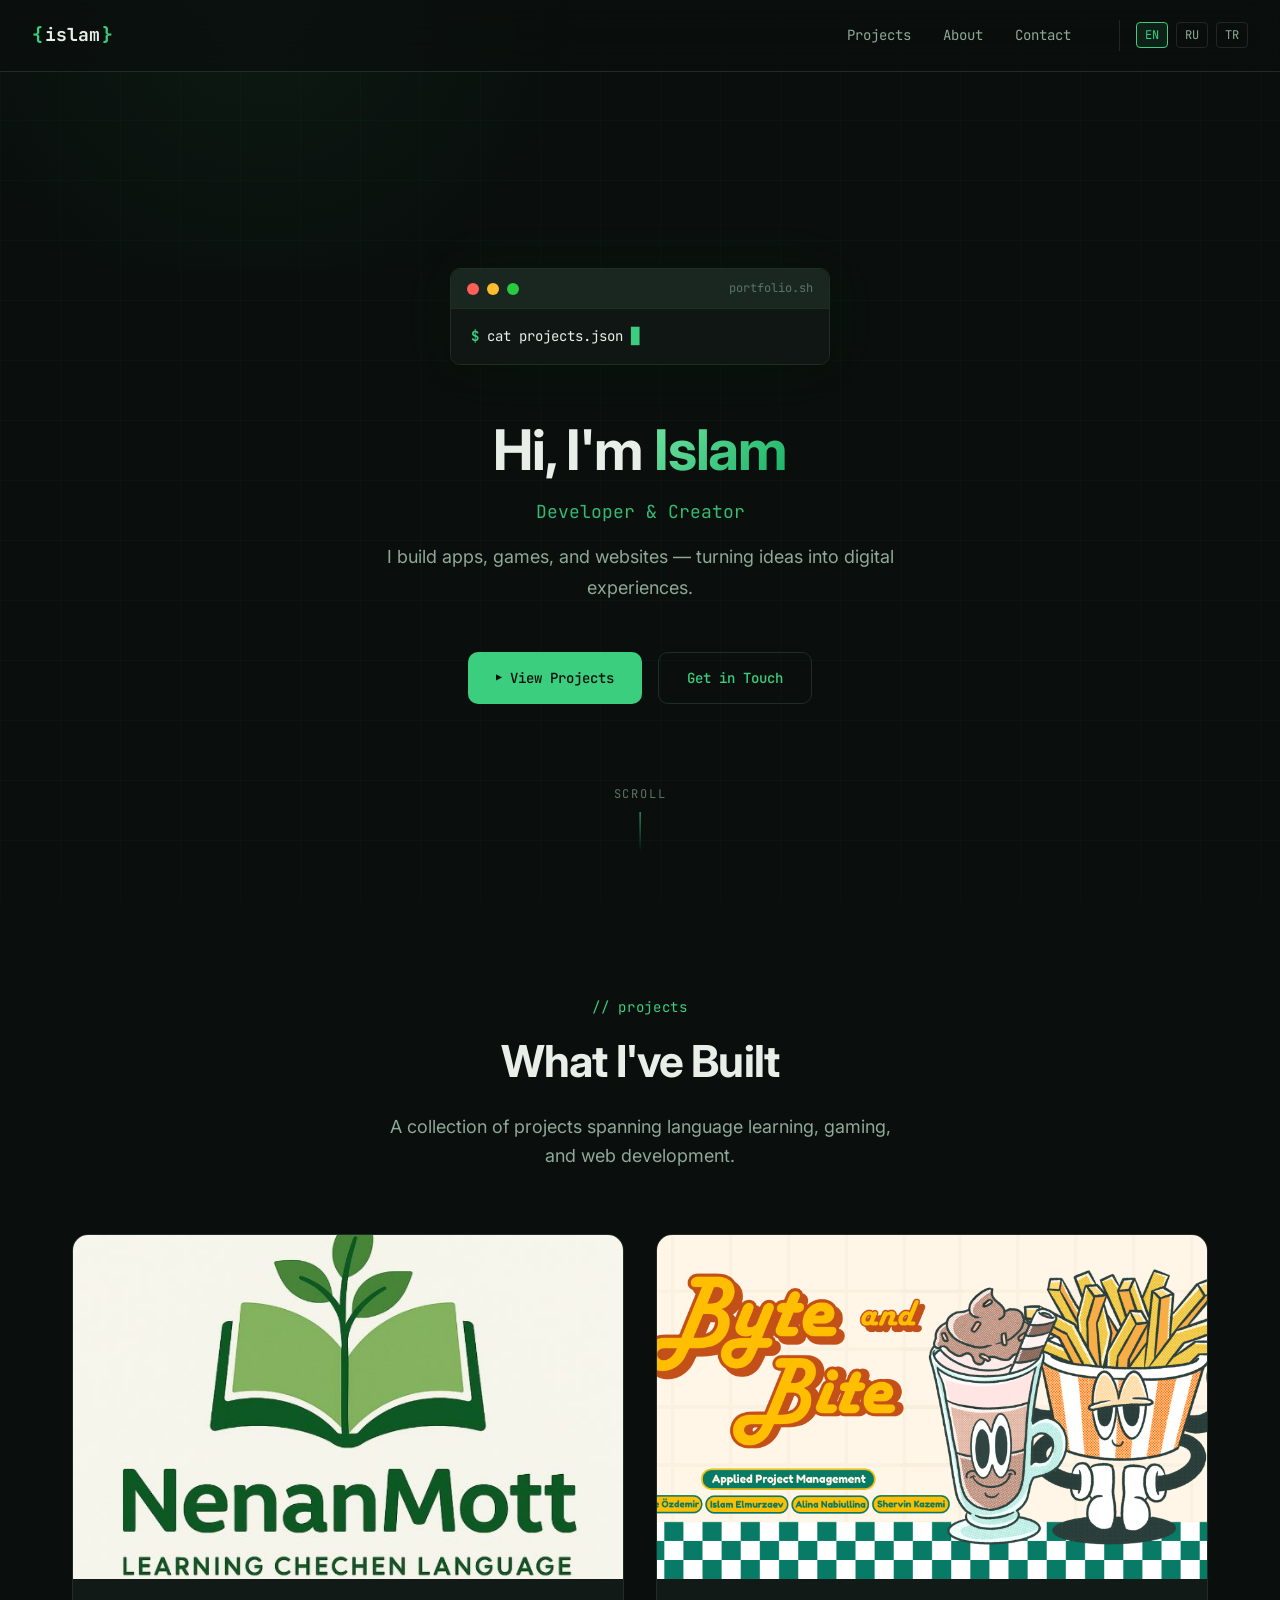
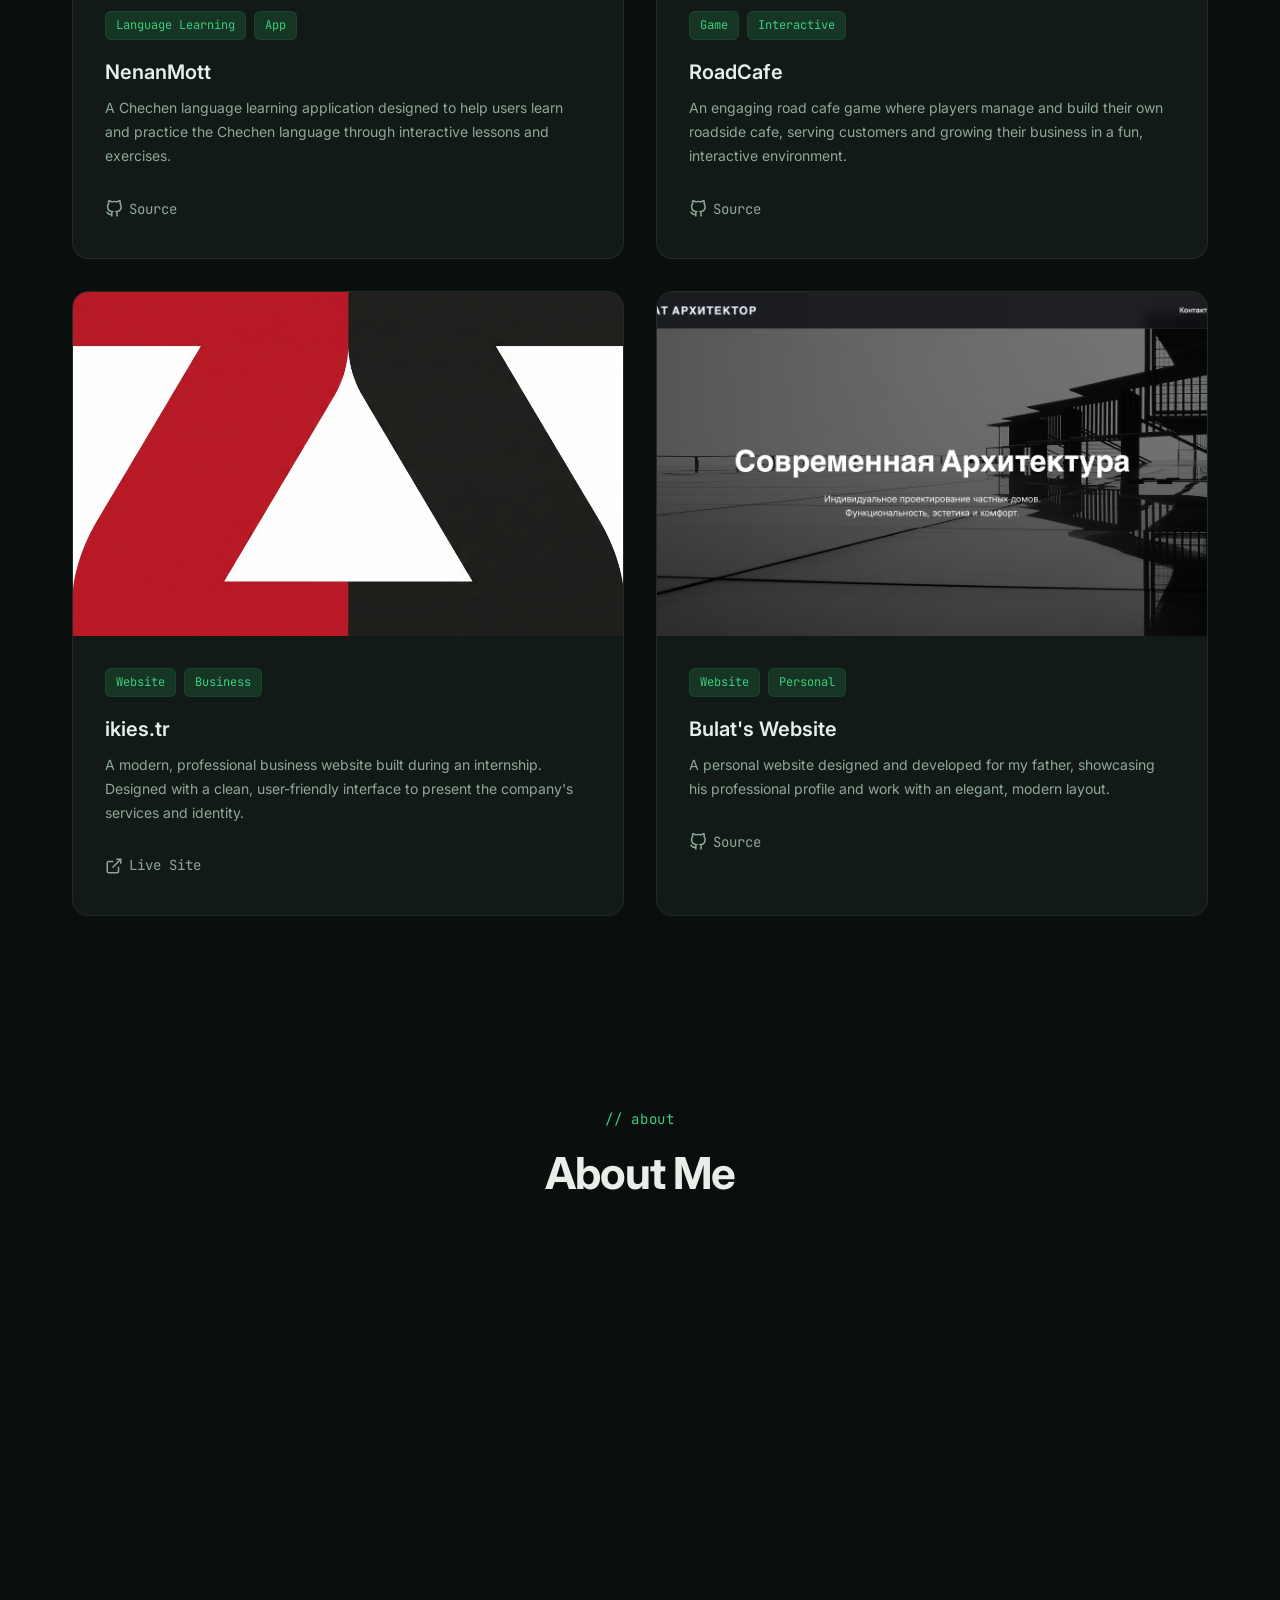
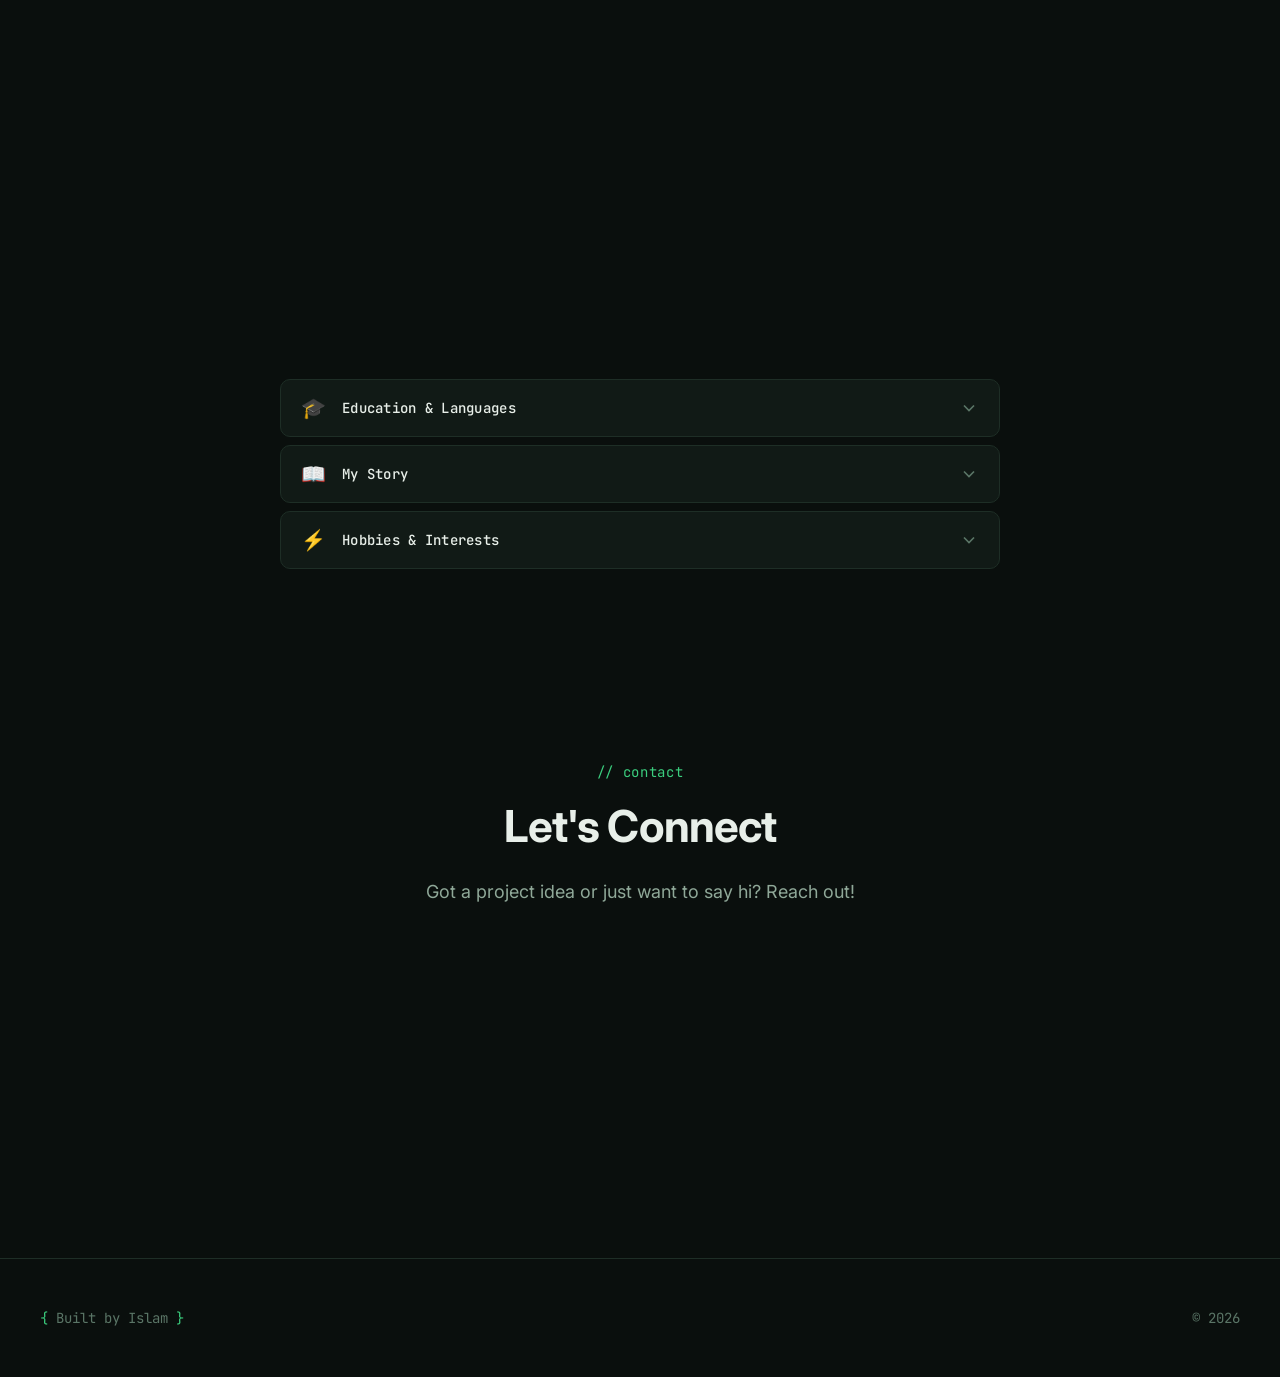
==== index.html @ 52e12d1d "Initial commit: Portfolio with multi-language support" ====
<!DOCTYPE html>
<html lang="en">

<head>
  <meta charset="UTF-8" />
  <meta name="viewport" content="width=device-width, initial-scale=1.0" />
  <title>Islam — Portfolio</title>
  <meta name="description"
    content="Islam's developer portfolio — showcasing projects in language learning, game development, and web design." />
  <meta name="keywords" content="developer, portfolio, web development, game development, language learning" />
  <meta name="author" content="Islam" />

  <link rel="preconnect" href="https://fonts.googleapis.com" />
  <link rel="preconnect" href="https://fonts.gstatic.com" crossorigin />
  <link
    href="https://fonts.googleapis.com/css2?family=JetBrains+Mono:wght@400;500;700&family=Inter:wght@300;400;500;600;700&display=swap"
    rel="stylesheet" />
  <link rel="stylesheet" href="style.css" />
  <script src="translations.js"></script>
</head>

<body>
  <!-- Animated background grid -->
  <div class="bg-grid" aria-hidden="true"></div>
  <div class="bg-glow" aria-hidden="true"></div>

  <!-- Navigation -->
  <nav class="nav" id="nav">
    <a href="#" class="nav__logo">
      <span class="nav__logo-bracket">{</span>
      <span class="nav__logo-name">islam</span>
      <span class="nav__logo-bracket">}</span>
    </a>
    <div class="nav__links">
      <a href="#projects" class="nav__link" data-i18n="nav-projects">Projects</a>
      <a href="#about" class="nav__link" data-i18n="nav-about">About</a>
      <a href="#contact" class="nav__link" data-i18n="nav-contact">Contact</a>
      <div class="lang-switch">
        <button class="lang-btn active" data-lang="en">EN</button>
        <button class="lang-btn" data-lang="ru">RU</button>
        <button class="lang-btn" data-lang="tr">TR</button>
      </div>
    </div>
    <button class="nav__toggle" id="navToggle" aria-label="Toggle menu">
      <span></span><span></span><span></span>
    </button>
  </nav>

  <!-- Mobile menu -->
  <div class="mobile-menu" id="mobileMenu">
    <a href="#projects" class="mobile-menu__link" data-i18n="nav-projects">Projects</a>
    <a href="#about" class="mobile-menu__link" data-i18n="nav-about">About</a>
    <a href="#contact" class="mobile-menu__link" data-i18n="nav-contact">Contact</a>
    <div class="lang-switch lang-switch--mobile">
      <button class="lang-btn active" data-lang="en">EN</button>
      <button class="lang-btn" data-lang="ru">RU</button>
      <button class="lang-btn" data-lang="tr">TR</button>
    </div>
  </div>

  <!-- Hero Section -->
  <header class="hero" id="hero">
    <div class="hero__content">
      <div class="hero__terminal">
        <div class="terminal__bar">
          <span class="terminal__dot terminal__dot--red"></span>
          <span class="terminal__dot terminal__dot--yellow"></span>
          <span class="terminal__dot terminal__dot--green"></span>
          <span class="terminal__title">portfolio.sh</span>
        </div>
        <div class="terminal__body">
          <p class="terminal__line">
            <span class="terminal__prompt">$</span>
            <span class="terminal__cmd" id="typedText"></span>
            <span class="terminal__cursor">█</span>
          </p>
        </div>
      </div>
      <h1 class="hero__title">
        Hi, I'm <span class="hero__name">Islam</span>
      </h1>
      <p class="hero__subtitle" data-i18n="hero-subtitle">Developer &amp; Creator</p>
      <p class="hero__description" data-i18n="hero-desc">
        I build apps, games, and websites — turning ideas into digital experiences.
      </p>
      <div class="hero__cta">
        <a href="#projects" class="btn btn--primary" data-i18n="hero-btn-projects">
          <span class="btn__icon">&#9654;</span> View Projects
        </a>
        <a href="#contact" class="btn btn--ghost" data-i18n="hero-btn-contact">Get in Touch</a>
      </div>
    </div>
    <div class="hero__scroll-indicator">
      <span data-i18n="hero-scroll">scroll</span>
      <div class="hero__scroll-line"></div>
    </div>
  </header>

  <!-- Projects Section -->
  <section class="projects" id="projects">
    <div class="section__header">
      <span class="section__label" data-i18n="sec-projects-label">// projects</span>
      <h2 class="section__title" data-i18n="sec-projects-title">What I've Built</h2>
      <p class="section__desc" data-i18n="sec-projects-desc">A collection of projects spanning language learning, gaming, and web development.</p>
    </div>

    <div class="projects__grid">

      <!-- Project 1: NenanMott -->
      <article class="project-card" id="project-nenanmott">
        <div class="project-card__media">
          <img src="assets/nenanmott-logo.jpg" alt="NenanMott app screenshot" />
          <!-- <video src="assets/nenanmott.mp4" autoplay muted loop playsinline></video> -->
        </div>
        <div class="project-card__content">
          <div class="project-card__tags">
            <span class="tag" data-i18n="tag-lang-learning">Language Learning</span>
            <span class="tag" data-i18n="tag-app">App</span>
          </div>
          <h3 class="project-card__title">NenanMott</h3>
          <p class="project-card__desc" data-i18n="proj-nenanmott-desc">
            A Chechen language learning application designed to help users learn and practice the Chechen language
            through interactive lessons and exercises.
          </p>
          <div class="project-card__links">
            <a href="https://github.com/Oylancha/NenanMott" class="project-card__link" target="_blank" rel="noopener">
              <svg width="18" height="18" viewBox="0 0 24 24" fill="none" stroke="currentColor" stroke-width="2">
                <path
                  d="M9 19c-5 1.5-5-2.5-7-3m14 6v-3.87a3.37 3.37 0 0 0-.94-2.61c3.14-.35 6.44-1.54 6.44-7A5.44 5.44 0 0 0 20 4.77 5.07 5.07 0 0 0 19.91 1S18.73.65 16 2.48a13.38 13.38 0 0 0-7 0C6.27.65 5.09 1 5.09 1A5.07 5.07 0 0 0 5 4.77a5.44 5.44 0 0 0-1.5 3.78c0 5.42 3.3 6.61 6.44 7A3.37 3.37 0 0 0 9 18.13V22">
                </path>
              </svg>
              <span data-i18n="proj-link-source">Source</span>
            </a>
            <!-- <a href="#" class="project-card__link" target="_blank" rel="noopener">
              <svg width="18" height="18" viewBox="0 0 24 24" fill="none" stroke="currentColor" stroke-width="2"><path d="M18 13v6a2 2 0 0 1-2 2H5a2 2 0 0 1-2-2V8a2 2 0 0 1 2-2h6"></path><polyline points="15 3 21 3 21 9"></polyline><line x1="10" y1="14" x2="21" y2="3"></line></svg>
              Live Demo
            </a> -->
          </div>
        </div>
      </article>

      <!-- Project 2: RoadCafe (bab) -->
      <article class="project-card" id="project-roadcafe">
        <div class="project-card__media">
          <img src="assets/Byte.png" alt="RoadCafe game screenshot" />
          <!-- <video src="assets/roadcafe.mp4" autoplay muted loop playsinline></video> -->
        </div>
        <div class="project-card__content">
          <div class="project-card__tags">
            <span class="tag" data-i18n="tag-game">Game</span>
            <span class="tag" data-i18n="tag-interactive">Interactive</span>
          </div>
          <h3 class="project-card__title">RoadCafe</h3>
          <p class="project-card__desc" data-i18n="proj-roadcafe-desc">
            An engaging road cafe game where players manage and build their own roadside cafe, serving customers and
            growing their business in a fun, interactive environment.
          </p>
          <div class="project-card__links">
            <a href="https://github.com/Emreadam1/road_cafe" class="project-card__link" target="_blank" rel="noopener">
              <svg width="18" height="18" viewBox="0 0 24 24" fill="none" stroke="currentColor" stroke-width="2">
                <path
                  d="M9 19c-5 1.5-5-2.5-7-3m14 6v-3.87a3.37 3.37 0 0 0-.94-2.61c3.14-.35 6.44-1.54 6.44-7A5.44 5.44 0 0 0 20 4.77 5.07 5.07 0 0 0 19.91 1S18.73.65 16 2.48a13.38 13.38 0 0 0-7 0C6.27.65 5.09 1 5.09 1A5.07 5.07 0 0 0 5 4.77a5.44 5.44 0 0 0-1.5 3.78c0 5.42 3.3 6.61 6.44 7A3.37 3.37 0 0 0 9 18.13V22">
                </path>
              </svg>
              <span data-i18n="proj-link-source">Source</span>
            </a>
          </div>
        </div>
      </article>

      <!-- Project 3: ikies.tr -->
      <article class="project-card" id="project-ikies">
        <div class="project-card__media">

          <img src="assets/ikies-logo.jpg" alt="ikies.tr website screenshot" />
          <!-- <video src="assets/ikies.mp4" autoplay muted loop playsinline></video> -->
        </div>
        <div class="project-card__content">
          <div class="project-card__tags">
            <span class="tag" data-i18n="tag-website">Website</span>
            <span class="tag" data-i18n="tag-business">Business</span>
          </div>
          <h3 class="project-card__title">ikies.tr</h3>
          <p class="project-card__desc" data-i18n="proj-ikies-desc">
            A modern, professional business website built during an internship. Designed with a clean, user-friendly
            interface to present the company's services and identity.
          </p>
          <div class="project-card__links">
            <a href="https://ikies.tr" class="project-card__link" target="_blank" rel="noopener">
              <svg width="18" height="18" viewBox="0 0 24 24" fill="none" stroke="currentColor" stroke-width="2">
                <path d="M18 13v6a2 2 0 0 1-2 2H5a2 2 0 0 1-2-2V8a2 2 0 0 1 2-2h6"></path>
                <polyline points="15 3 21 3 21 9"></polyline>
                <line x1="10" y1="14" x2="21" y2="3"></line>
              </svg>
              <span data-i18n="proj-link-live">Live Site</span>
            </a>
          </div>
        </div>
      </article>

      <!-- Project 4: Bulat -->
      <article class="project-card" id="project-bulat">
        <div class="project-card__media">

          <img src="assets/bulat-pic.png" alt="Bulat website screenshot" />
          <!-- <video src="assets/bulat.mp4" autoplay muted loop playsinline></video> -->
        </div>
        <div class="project-card__content">
          <div class="project-card__tags">
            <span class="tag" data-i18n="tag-website">Website</span>
            <span class="tag" data-i18n="tag-personal">Personal</span>
          </div>
          <h3 class="project-card__title">Bulat's Website</h3>
          <p class="project-card__desc" data-i18n="proj-bulat-desc">
            A personal website designed and developed for my father, showcasing his professional profile and work with
            an elegant, modern layout.
          </p>
          <div class="project-card__links">
            <a href="https://oylancha.github.io" class="project-card__link" target="_blank" rel="noopener">
              <svg width="18" height="18" viewBox="0 0 24 24" fill="none" stroke="currentColor" stroke-width="2">
                <path
                  d="M9 19c-5 1.5-5-2.5-7-3m14 6v-3.87a3.37 3.37 0 0 0-.94-2.61c3.14-.35 6.44-1.54 6.44-7A5.44 5.44 0 0 0 20 4.77 5.07 5.07 0 0 0 19.91 1S18.73.65 16 2.48a13.38 13.38 0 0 0-7 0C6.27.65 5.09 1 5.09 1A5.07 5.07 0 0 0 5 4.77a5.44 5.44 0 0 0-1.5 3.78c0 5.42 3.3 6.61 6.44 7A3.37 3.37 0 0 0 9 18.13V22">
                </path>
              </svg>
              <span data-i18n="proj-link-source">Source</span>
            </a>
          </div>
        </div>
      </article>

    </div>
  </section>

  <!-- About Section -->
  <section class="about" id="about">
    <div class="section__header">
      <span class="section__label" data-i18n="sec-about-label">// about</span>
      <h2 class="section__title" data-i18n="sec-about-title">About Me</h2>
    </div>
    <div class="about__content">
      <div class="about__text">
        <p data-i18n="about-p1">
          I'm a developer passionate about building things that matter - from language preservation tools to interactive
          games to clean, modern websites. I enjoy the full spectrum of development: designing interfaces, writing
          backend logic, and shipping polished products.
        </p>
        <p data-i18n="about-p2">
          When I'm not coding, I'm exploring new technologies, working on creative projects, or finding new ways to
          blend culture with tech.
        </p>
      </div>
      <div class="about__stats">
        <div class="stat">
          <span class="stat__number" data-target="4">0</span>
          <span class="stat__label" data-i18n="stat-projects">Projects</span>
        </div>
        <div class="stat">
          <span class="stat__number" data-target="3">0</span>
          <span class="stat__label" data-i18n="stat-domains">Domains</span>
        </div>
        <div class="stat">
          <span class="stat__number">&infin;</span>
          <span class="stat__label" data-i18n="stat-ideas">Ideas</span>
        </div>
      </div>
      <div class="about__tech">
        <h3 class="about__tech-title" data-i18n="tech-title">Tech I Work With</h3>
        <div class="tech-grid">
          <div class="tech-item">JavaScript</div>
          <div class="tech-item">HTML / CSS</div>
          <div class="tech-item">React</div>
          <div class="tech-item">Node.js</div>
          <div class="tech-item">Python</div>
          <div class="tech-item">Flutter</div>
          <div class="tech-item">Git</div>
          <div class="tech-item">SQL</div>
          <div class="tech-item">GoDot</div>
        </div>
      </div>

      <!-- Expandable Sections -->
      <div class="accordion-group">

        <!-- Education -->
        <div class="accordion" id="accordion-education">
          <button class="accordion__trigger" aria-expanded="false">
            <span class="accordion__icon">🎓</span>
            <span class="accordion__title" data-i18n="acc-edu-title">Education & Languages</span>
            <svg class="accordion__arrow" width="20" height="20" viewBox="0 0 24 24" fill="none" stroke="currentColor"
              stroke-width="2">
              <polyline points="6 9 12 15 18 9"></polyline>
            </svg>
          </button>
          <div class="accordion__panel">
            <div class="accordion__content">
              <h4 data-i18n="acc-edu-h4-academic">Academic Background</h4>
              <ul>
                <li data-i18n="acc-edu-li1"><strong>MSc in Mechanical Engineering</strong> | Istanbul Beykent University (Currently Studying)
                </li>
                <li data-i18n="acc-edu-li2"><strong>BSc in Computer Engineering</strong> | Istanbul Beykent University (2022 –
                  2026)<br>Graduated with a 3.51 GPA.</li>
                <li data-i18n="acc-edu-li3"><strong>High School Diploma</strong> | MBOU Gymnasium N5, Russia (Graduated 2022)<br>Graduated with
                  perfect grades. Awarded "Student of the Year" (2021). Winner of multiple regional Olympiads in
                  English.</li>
              </ul>
              <h4 data-i18n="acc-edu-h4-lang">Languages</h4>
              <ul>
                <li data-i18n="acc-edu-lang1"><strong>Russian:</strong> Native</li>
                <li data-i18n="acc-edu-lang2"><strong>Chechen:</strong> Native</li>
                <li data-i18n="acc-edu-lang3"><strong>English:</strong> C1 (Advanced)</li>
                <li data-i18n="acc-edu-lang4"><strong>Turkish:</strong> B1–B2 (Intermediate)</li>
              </ul>
            </div>
          </div>
        </div>

        <!-- Life Story -->
        <div class="accordion" id="accordion-life">
          <button class="accordion__trigger" aria-expanded="false">
            <span class="accordion__icon">📖</span>
            <span class="accordion__title" data-i18n="acc-story-title">My Story</span>
            <svg class="accordion__arrow" width="20" height="20" viewBox="0 0 24 24" fill="none" stroke="currentColor"
              stroke-width="2">
              <polyline points="6 9 12 15 18 9"></polyline>
            </svg>
          </button>
          <div class="accordion__panel">
            <div class="accordion__content">
              <p data-i18n="acc-story-p1">I was born and raised in Urus-Martan, a small town in Chechnya. Growing up, I was always into a mix of
                studying and sports, but during my school years, I really went all-in on my education. Around middle
                school, I started learning English and made up my mind that I wanted to study abroad. That was also when
                my childhood interest in tech hit a whole new level. I spent way too much time researching hacking,
                exploring tech in general, and trying to teach myself some programming languages.</p>
              <p data-i18n="acc-story-p2">But then things took a turn. In high school, I actually started preparing to become an architect. My
                dad is an architect, so I was fully planning to get my bachelor's in it. I even made a bunch of 3D
                projects and artwork during that phase that I still keep around today. At the very last second, though,
                I changed my mind and pivoted to Computer Engineering.</p>
              <p data-i18n="acc-story-p3">In 2022, I made the move to Istanbul and started my bachelor's at Beykent University. I learned a ton
                of programming languages—C, C++, C#, Java, Assembly, SQL—and scored really well on their exams, even
                though my focus wasn't on building practical projects with them at the time. Outside of coding and
                studying, I got really into photography. I've spent countless hours editing in Adobe Lightroom and
                putting together videos in CapCut, always trying to level up my skills. On top of that, in 2025, I
                decided to get serious about my physique. I hit some big goals in the gym and I've been staying
                consistent with my strength training ever since.</p>
            </div>
          </div>
        </div>

        <!-- Hobbies -->
        <div class="accordion" id="accordion-hobbies">
          <button class="accordion__trigger" aria-expanded="false">
            <span class="accordion__icon">⚡</span>
            <span class="accordion__title" data-i18n="acc-hob-title">Hobbies & Interests</span>
            <svg class="accordion__arrow" width="20" height="20" viewBox="0 0 24 24" fill="none" stroke="currentColor"
              stroke-width="2">
              <polyline points="6 9 12 15 18 9"></polyline>
            </svg>
          </button>
          <div class="accordion__panel">
            <div class="accordion__content">
              <p data-i18n="acc-hob-p">When I'm not studying or working, I'm usually doing one of these:</p>
              <ul>
                <li data-i18n="acc-hob-li1"><strong>Photography & Video Editing:</strong> Taking photos and editing videos to try and get better
                  at the craft.</li>
                <li data-i18n="acc-hob-li2"><strong>Pop-Science & Lectures:</strong> I'm a massive nerd for neurobiology, biology, physics, and
                  engineering. I love reading books or putting on a good lecture about how things work.</li>
                <li data-i18n="acc-hob-li3"><strong>The Gym:</strong> Strength training has become a huge, consistent part of my routine.</li>
                <li data-i18n="acc-hob-li4"><strong>Exploring & Mapping:</strong> I love wandering around new places and actually adding
                  locations, info, and details to Google Maps.</li>
                <li data-i18n="acc-hob-li5"><strong>Organizing:</strong> Files, physical items, literally anything. I just find it super
                  satisfying to put things in perfect order.</li>
              </ul>
            </div>
          </div>
        </div>

      </div>
    </div>
  </section>

  <!-- Contact Section -->
  <section class="contact" id="contact">
    <div class="section__header">
      <span class="section__label" data-i18n="sec-contact-label">// contact</span>
      <h2 class="section__title" data-i18n="sec-contact-title">Let's Connect</h2>
      <p class="section__desc" data-i18n="sec-contact-desc">Got a project idea or just want to say hi? Reach out!</p>
    </div>
    <div class="contact__links">
      <a href="https://github.com/Oylancha" class="contact-card" id="contact-github" target="_blank" rel="noopener">
        <svg class="contact-card__icon" width="32" height="32" viewBox="0 0 24 24" fill="none" stroke="currentColor"
          stroke-width="1.5">
          <path
            d="M9 19c-5 1.5-5-2.5-7-3m14 6v-3.87a3.37 3.37 0 0 0-.94-2.61c3.14-.35 6.44-1.54 6.44-7A5.44 5.44 0 0 0 20 4.77 5.07 5.07 0 0 0 19.91 1S18.73.65 16 2.48a13.38 13.38 0 0 0-7 0C6.27.65 5.09 1 5.09 1A5.07 5.07 0 0 0 5 4.77a5.44 5.44 0 0 0-1.5 3.78c0 5.42 3.3 6.61 6.44 7A3.37 3.37 0 0 0 9 18.13V22" />
        </svg>
        <span class="contact-card__label">GitHub</span>
        <span class="contact-card__value" data-i18n="contact-github-val">@Oylancha</span>
      </a>
      <a href="https://www.linkedin.com/in/islam-elmurzaev-1bb155248/" class="contact-card" id="contact-linkedin"
        target="_blank" rel="noopener">
        <svg class="contact-card__icon" width="32" height="32" viewBox="0 0 24 24" fill="none" stroke="currentColor"
          stroke-width="1.5">
          <path d="M16 8a6 6 0 0 1 6 6v7h-4v-7a2 2 0 0 0-2-2 2 2 0 0 0-2 2v7h-4v-7a6 6 0 0 1 6-6z" />
          <rect x="2" y="9" width="4" height="12" />
          <circle cx="4" cy="4" r="2" />
        </svg>
        <span class="contact-card__label">LinkedIn</span>
        <span class="contact-card__value" data-i18n="contact-li-val">Connect with me</span>
      </a>
      <a href="mailto:islam.elmurzaev.2004@gmail.com" class="contact-card" id="contact-email" target="_blank"
        rel="noopener">
        <svg class="contact-card__icon" width="32" height="32" viewBox="0 0 24 24" fill="none" stroke="currentColor"
          stroke-width="1.5">
          <path d="M4 4h16c1.1 0 2 .9 2 2v12c0 1.1-.9 2-2 2H4c-1.1 0-2-.9-2-2V6c0-1.1.9-2 2-2z" />
          <polyline points="22,6 12,13 2,6" />
        </svg>
        <span class="contact-card__label">Email</span>
        <span class="contact-card__value">islam.elmurzaev.2004@gmail.com</span>
      </a>
    </div>
  </section>

  <!-- Footer -->
  <footer class="footer">
    <div class="footer__content">
      <span class="footer__text">
        <span class="footer__bracket">{</span> <span data-i18n="footer-text">Built by Islam</span> <span class="footer__bracket">}</span>
      </span>
      <span class="footer__year">© 2026</span>
    </div>
  </footer>

  <script src="script.js"></script>
</body>

</html>
---- style.css ----
/* ============================================
   DESIGN TOKENS
   ============================================ */
:root {
  /* Colors — Dark + Green/Emerald */
  --c-bg-primary: #0a0f0d;
  --c-bg-secondary: #0f1613;
  --c-bg-card: #111a16;
  --c-bg-card-hover: #162018;
  --c-bg-elevated: #1a2620;
  --c-border: #1e2e26;
  --c-border-hover: #2a4035;

  --c-green-50: #edfcf2;
  --c-green-100: #d3f9e0;
  --c-green-200: #aaf0c4;
  --c-green-300: #73e2a3;
  --c-green-400: #3bce7e;
  --c-green-500: #16b364;
  --c-green-600: #0a9952;
  --c-green-700: #087443;
  --c-green-800: #095c37;
  --c-green-900: #084c2e;
  --c-accent: #3bce7e;
  --c-accent-dim: rgba(59, 206, 126, 0.15);
  --c-accent-glow: rgba(59, 206, 126, 0.3);

  --c-text-primary: #e8efe9;
  --c-text-secondary: #8fa898;
  --c-text-muted: #5a7566;

  /* Typography */
  --ff-sans: 'Inter', -apple-system, BlinkMacSystemFont, sans-serif;
  --ff-mono: 'JetBrains Mono', 'Fira Code', monospace;

  --fs-xs: 0.75rem;
  --fs-sm: 0.875rem;
  --fs-base: 1rem;
  --fs-lg: 1.125rem;
  --fs-xl: 1.25rem;
  --fs-2xl: 1.5rem;
  --fs-3xl: 2rem;
  --fs-4xl: 2.75rem;
  --fs-5xl: 3.5rem;

  --fw-light: 300;
  --fw-regular: 400;
  --fw-medium: 500;
  --fw-semibold: 600;
  --fw-bold: 700;

  /* Spacing */
  --space-xs: 0.25rem;
  --space-sm: 0.5rem;
  --space-md: 1rem;
  --space-lg: 1.5rem;
  --space-xl: 2rem;
  --space-2xl: 3rem;
  --space-3xl: 4rem;
  --space-4xl: 6rem;

  /* Borders */
  --radius-sm: 6px;
  --radius-md: 10px;
  --radius-lg: 16px;
  --radius-xl: 24px;

  /* Transitions */
  --transition-fast: 150ms cubic-bezier(0.4, 0, 0.2, 1);
  --transition-base: 250ms cubic-bezier(0.4, 0, 0.2, 1);
  --transition-slow: 400ms cubic-bezier(0.4, 0, 0.2, 1);
  --transition-spring: 500ms cubic-bezier(0.34, 1.56, 0.64, 1);

  /* Layout */
  --max-width: 1200px;
  --nav-height: 72px;
}


/* ============================================
   RESET & BASE
   ============================================ */
*,
*::before,
*::after {
  box-sizing: border-box;
  margin: 0;
  padding: 0;
}

html {
  scroll-behavior: smooth;
  -webkit-font-smoothing: antialiased;
  -moz-osx-font-smoothing: grayscale;
}

body {
  font-family: var(--ff-sans);
  font-size: var(--fs-base);
  color: var(--c-text-primary);
  background: var(--c-bg-primary);
  line-height: 1.6;
  overflow-x: hidden;
  position: relative;
}

a {
  color: inherit;
  text-decoration: none;
}

img, video {
  max-width: 100%;
  display: block;
}


/* ============================================
   BACKGROUND EFFECTS
   ============================================ */
.bg-grid {
  position: fixed;
  inset: 0;
  z-index: 0;
  background-image:
    linear-gradient(rgba(59, 206, 126, 0.03) 1px, transparent 1px),
    linear-gradient(90deg, rgba(59, 206, 126, 0.03) 1px, transparent 1px);
  background-size: 60px 60px;
  pointer-events: none;
}

.bg-glow {
  position: fixed;
  top: -30%;
  left: -10%;
  width: 60%;
  height: 60%;
  background: radial-gradient(circle, rgba(59, 206, 126, 0.06) 0%, transparent 70%);
  z-index: 0;
  pointer-events: none;
  animation: bgFloat 20s ease-in-out infinite alternate;
}

@keyframes bgFloat {
  0% { transform: translate(0, 0) scale(1); }
  50% { transform: translate(20%, 15%) scale(1.1); }
  100% { transform: translate(-5%, 30%) scale(0.95); }
}


/* ============================================
   NAVIGATION
   ============================================ */
.nav {
  position: fixed;
  top: 0;
  left: 0;
  right: 0;
  z-index: 100;
  height: var(--nav-height);
  display: flex;
  align-items: center;
  justify-content: space-between;
  padding: 0 var(--space-xl);
  background: rgba(10, 15, 13, 0.7);
  backdrop-filter: blur(20px);
  -webkit-backdrop-filter: blur(20px);
  border-bottom: 1px solid var(--c-border);
  transition: background var(--transition-base);
}

.nav__logo {
  font-family: var(--ff-mono);
  font-size: var(--fs-lg);
  font-weight: var(--fw-bold);
  display: flex;
  align-items: center;
  gap: 2px;
  transition: transform var(--transition-spring);
}

.nav__logo:hover {
  transform: scale(1.05);
}

.nav__logo-bracket {
  color: var(--c-accent);
}

.nav__logo-name {
  color: var(--c-text-primary);
}

.nav__links {
  display: flex;
  gap: var(--space-xl);
}

.nav__link {
  font-family: var(--ff-mono);
  font-size: var(--fs-sm);
  color: var(--c-text-secondary);
  position: relative;
  padding: var(--space-xs) 0;
  transition: color var(--transition-fast);
}

.nav__link::after {
  content: '';
  position: absolute;
  bottom: -2px;
  left: 0;
  width: 0;
  height: 2px;
  background: var(--c-accent);
  transition: width var(--transition-base);
  border-radius: 2px;
}

.nav__link:hover {
  color: var(--c-accent);
}

.nav__link:hover::after {
  width: 100%;
}

/* Language Switcher */
.lang-switch {
  display: flex;
  align-items: center;
  gap: 8px;
  margin-left: var(--space-md);
  padding-left: var(--space-md);
  border-left: 1px solid rgba(255, 255, 255, 0.1);
}

.lang-switch--mobile {
  margin: var(--space-md) 0 0 0;
  padding: var(--space-md) 0 0 0;
  border-left: none;
  border-top: 1px solid rgba(255, 255, 255, 0.1);
  justify-content: center;
}

.lang-btn {
  background: transparent;
  border: 1px solid rgba(255, 255, 255, 0.1);
  color: var(--c-text-secondary);
  font-family: var(--ff-mono);
  font-size: 12px;
  padding: 4px 8px;
  border-radius: 4px;
  cursor: pointer;
  transition: all var(--transition-fast);
}

.lang-btn:hover {
  color: var(--c-text-primary);
  border-color: rgba(255, 255, 255, 0.3);
}

.lang-btn.active {
  background: rgba(59, 206, 126, 0.1);
  color: var(--c-accent);
  border-color: var(--c-accent);
}

.nav__toggle {
  display: none;
  flex-direction: column;
  gap: 5px;
  background: none;
  border: none;
  cursor: pointer;
  padding: 4px;
}

.nav__toggle span {
  width: 24px;
  height: 2px;
  background: var(--c-text-primary);
  border-radius: 2px;
  transition: var(--transition-base);
}

.nav__toggle.active span:nth-child(1) {
  transform: rotate(45deg) translate(5px, 5px);
}

.nav__toggle.active span:nth-child(2) {
  opacity: 0;
}

.nav__toggle.active span:nth-child(3) {
  transform: rotate(-45deg) translate(5px, -5px);
}

.mobile-menu {
  display: none;
  position: fixed;
  top: var(--nav-height);
  left: 0;
  right: 0;
  z-index: 99;
  background: rgba(10, 15, 13, 0.95);
  backdrop-filter: blur(20px);
  -webkit-backdrop-filter: blur(20px);
  border-bottom: 1px solid var(--c-border);
  flex-direction: column;
  padding: var(--space-lg);
  gap: var(--space-md);
  transform: translateY(-10px);
  opacity: 0;
  transition: var(--transition-base);
}

.mobile-menu.active {
  display: flex;
  transform: translateY(0);
  opacity: 1;
}

.mobile-menu__link {
  font-family: var(--ff-mono);
  font-size: var(--fs-lg);
  color: var(--c-text-secondary);
  padding: var(--space-sm) 0;
  transition: color var(--transition-fast);
}

.mobile-menu__link:hover {
  color: var(--c-accent);
}


/* ============================================
   HERO SECTION
   ============================================ */
.hero {
  position: relative;
  z-index: 1;
  min-height: 100vh;
  display: flex;
  align-items: center;
  justify-content: center;
  padding: calc(var(--nav-height) + var(--space-3xl)) var(--space-xl) var(--space-3xl);
}

.hero__content {
  max-width: 720px;
  text-align: center;
}

.hero__terminal {
  display: inline-block;
  margin-bottom: var(--space-2xl);
  text-align: left;
  border-radius: var(--radius-md);
  overflow: hidden;
  border: 1px solid var(--c-border);
  box-shadow:
    0 4px 24px rgba(0, 0, 0, 0.3),
    0 0 60px rgba(59, 206, 126, 0.05);
  min-width: 380px;
}

.terminal__bar {
  display: flex;
  align-items: center;
  gap: 8px;
  padding: 10px 16px;
  background: var(--c-bg-elevated);
  border-bottom: 1px solid var(--c-border);
}

.terminal__dot {
  width: 12px;
  height: 12px;
  border-radius: 50%;
}

.terminal__dot--red { background: #ff5f57; }
.terminal__dot--yellow { background: #ffbd2e; }
.terminal__dot--green { background: #28ca42; }

.terminal__title {
  font-family: var(--ff-mono);
  font-size: var(--fs-xs);
  color: var(--c-text-muted);
  margin-left: auto;
}

.terminal__body {
  padding: 16px 20px;
  background: var(--c-bg-secondary);
  min-height: 48px;
}

.terminal__line {
  font-family: var(--ff-mono);
  font-size: var(--fs-sm);
  display: flex;
  align-items: center;
  gap: 8px;
}

.terminal__prompt {
  color: var(--c-accent);
  font-weight: var(--fw-bold);
}

.terminal__cmd {
  color: var(--c-text-primary);
}

.terminal__cursor {
  color: var(--c-accent);
  animation: blink 1s step-end infinite;
}

@keyframes blink {
  50% { opacity: 0; }
}

.hero__title {
  font-size: var(--fs-5xl);
  font-weight: var(--fw-bold);
  line-height: 1.1;
  margin-bottom: var(--space-md);
  letter-spacing: -0.02em;
}

.hero__name {
  background: linear-gradient(135deg, var(--c-green-300), var(--c-green-500));
  -webkit-background-clip: text;
  -webkit-text-fill-color: transparent;
  background-clip: text;
}

.hero__subtitle {
  font-family: var(--ff-mono);
  font-size: var(--fs-lg);
  color: var(--c-accent);
  margin-bottom: var(--space-md);
  opacity: 0.9;
}

.hero__description {
  font-size: var(--fs-lg);
  color: var(--c-text-secondary);
  max-width: 520px;
  margin: 0 auto var(--space-2xl);
  line-height: 1.7;
}

.hero__cta {
  display: flex;
  gap: var(--space-md);
  justify-content: center;
  flex-wrap: wrap;
}

.hero__scroll-indicator {
  position: absolute;
  bottom: var(--space-2xl);
  left: 50%;
  transform: translateX(-50%);
  display: flex;
  flex-direction: column;
  align-items: center;
  gap: var(--space-sm);
  color: var(--c-text-muted);
  font-family: var(--ff-mono);
  font-size: var(--fs-xs);
  text-transform: uppercase;
  letter-spacing: 0.15em;
  animation: scrollBounce 2s ease-in-out infinite;
}

.hero__scroll-line {
  width: 1px;
  height: 40px;
  background: linear-gradient(to bottom, var(--c-accent), transparent);
}

@keyframes scrollBounce {
  0%, 100% { transform: translateX(-50%) translateY(0); }
  50% { transform: translateX(-50%) translateY(8px); }
}


/* ============================================
   BUTTONS
   ============================================ */
.btn {
  display: inline-flex;
  align-items: center;
  gap: var(--space-sm);
  padding: 14px 28px;
  font-family: var(--ff-mono);
  font-size: var(--fs-sm);
  font-weight: var(--fw-medium);
  border-radius: var(--radius-md);
  cursor: pointer;
  transition: all var(--transition-base);
  border: none;
  position: relative;
  overflow: hidden;
}

.btn--primary {
  background: var(--c-accent);
  color: var(--c-bg-primary);
}

.btn--primary:hover {
  background: var(--c-green-300);
  transform: translateY(-2px);
  box-shadow: 0 8px 30px rgba(59, 206, 126, 0.3);
}

.btn--ghost {
  background: transparent;
  color: var(--c-accent);
  border: 1px solid var(--c-border);
}

.btn--ghost:hover {
  border-color: var(--c-accent);
  background: var(--c-accent-dim);
  transform: translateY(-2px);
}

.btn__icon {
  font-size: 10px;
}


/* ============================================
   SECTION HEADERS
   ============================================ */
.section__header {
  text-align: center;
  margin-bottom: var(--space-3xl);
}

.section__label {
  font-family: var(--ff-mono);
  font-size: var(--fs-sm);
  color: var(--c-accent);
  display: block;
  margin-bottom: var(--space-sm);
  letter-spacing: 0.05em;
}

.section__title {
  font-size: var(--fs-4xl);
  font-weight: var(--fw-bold);
  letter-spacing: -0.02em;
  margin-bottom: var(--space-md);
}

.section__desc {
  font-size: var(--fs-lg);
  color: var(--c-text-secondary);
  max-width: 520px;
  margin: 0 auto;
}


/* ============================================
   PROJECTS SECTION
   ============================================ */
.projects {
  position: relative;
  z-index: 1;
  padding: var(--space-4xl) var(--space-xl);
  max-width: var(--max-width);
  margin: 0 auto;
}

.projects__grid {
  display: grid;
  grid-template-columns: repeat(2, 1fr);
  gap: var(--space-xl);
}

.project-card {
  background: var(--c-bg-card);
  border: 1px solid var(--c-border);
  border-radius: var(--radius-lg);
  overflow: hidden;
  transition: all var(--transition-base);
  position: relative;
}

.project-card::before {
  content: '';
  position: absolute;
  inset: 0;
  border-radius: var(--radius-lg);
  padding: 1px;
  background: linear-gradient(135deg, transparent, var(--c-accent-dim), transparent);
  -webkit-mask: linear-gradient(#fff 0 0) content-box, linear-gradient(#fff 0 0);
  mask: linear-gradient(#fff 0 0) content-box, linear-gradient(#fff 0 0);
  -webkit-mask-composite: xor;
  mask-composite: exclude;
  opacity: 0;
  transition: opacity var(--transition-base);
  pointer-events: none;
}

.project-card:hover {
  transform: translateY(-4px);
  border-color: var(--c-border-hover);
  box-shadow:
    0 12px 40px rgba(0, 0, 0, 0.3),
    0 0 40px rgba(59, 206, 126, 0.05);
}

.project-card:hover::before {
  opacity: 1;
}

.project-card__media {
  aspect-ratio: 16 / 10;
  overflow: hidden;
  position: relative;
  background: var(--c-bg-secondary);
}

.project-card__media img,
.project-card__media video {
  width: 100%;
  height: 100%;
  object-fit: cover;
  transition: transform var(--transition-slow);
}

.project-card:hover .project-card__media img,
.project-card:hover .project-card__media video {
  transform: scale(1.03);
}

.project-card__placeholder {
  width: 100%;
  height: 100%;
  display: flex;
  flex-direction: column;
  align-items: center;
  justify-content: center;
  gap: var(--space-sm);
  color: var(--c-text-muted);
  background:
    repeating-linear-gradient(
      -45deg,
      transparent,
      transparent 10px,
      rgba(59, 206, 126, 0.02) 10px,
      rgba(59, 206, 126, 0.02) 20px
    );
}

.project-card__placeholder-icon {
  font-size: var(--fs-4xl);
  opacity: 0.5;
}

.project-card__placeholder-text {
  font-family: var(--ff-mono);
  font-size: var(--fs-xs);
  opacity: 0.5;
}

.project-card__content {
  padding: var(--space-xl);
}

.project-card__tags {
  display: flex;
  gap: var(--space-sm);
  margin-bottom: var(--space-md);
  flex-wrap: wrap;
}

.tag {
  font-family: var(--ff-mono);
  font-size: var(--fs-xs);
  color: var(--c-accent);
  background: var(--c-accent-dim);
  padding: 4px 10px;
  border-radius: var(--radius-sm);
  border: 1px solid rgba(59, 206, 126, 0.1);
}

.project-card__title {
  font-size: var(--fs-xl);
  font-weight: var(--fw-semibold);
  margin-bottom: var(--space-sm);
}

.project-card__desc {
  font-size: var(--fs-sm);
  color: var(--c-text-secondary);
  line-height: 1.7;
  margin-bottom: var(--space-lg);
}

.project-card__links {
  display: flex;
  gap: var(--space-md);
}

.project-card__link {
  display: inline-flex;
  align-items: center;
  gap: 6px;
  font-family: var(--ff-mono);
  font-size: var(--fs-sm);
  color: var(--c-text-secondary);
  padding: 6px 0;
  transition: color var(--transition-fast);
}

.project-card__link:hover {
  color: var(--c-accent);
}

.project-card__link svg {
  transition: transform var(--transition-spring);
}

.project-card__link:hover svg {
  transform: translateY(-1px);
}


/* ============================================
   ABOUT SECTION
   ============================================ */
.about {
  position: relative;
  z-index: 1;
  padding: var(--space-4xl) var(--space-xl);
  max-width: var(--max-width);
  margin: 0 auto;
}

.about__content {
  max-width: 720px;
  margin: 0 auto;
}

.about__text {
  margin-bottom: var(--space-2xl);
}

.about__text p {
  font-size: var(--fs-lg);
  color: var(--c-text-secondary);
  line-height: 1.8;
  margin-bottom: var(--space-md);
}

.about__stats {
  display: grid;
  grid-template-columns: repeat(3, 1fr);
  gap: var(--space-lg);
  margin-bottom: var(--space-2xl);
  padding: var(--space-xl);
  background: var(--c-bg-card);
  border: 1px solid var(--c-border);
  border-radius: var(--radius-lg);
}

.stat {
  text-align: center;
}

.stat__number {
  display: block;
  font-size: var(--fs-4xl);
  font-weight: var(--fw-bold);
  color: var(--c-accent);
  font-family: var(--ff-mono);
  line-height: 1.2;
}

.stat__label {
  font-size: var(--fs-sm);
  color: var(--c-text-muted);
  font-family: var(--ff-mono);
  text-transform: uppercase;
  letter-spacing: 0.1em;
}

.about__tech-title {
  font-family: var(--ff-mono);
  font-size: var(--fs-sm);
  color: var(--c-text-muted);
  text-transform: uppercase;
  letter-spacing: 0.1em;
  margin-bottom: var(--space-lg);
}

.tech-grid {
  display: grid;
  grid-template-columns: repeat(3, 1fr);
  gap: var(--space-sm);
}

.tech-item {
  font-family: var(--ff-mono);
  font-size: var(--fs-sm);
  color: var(--c-text-secondary);
  padding: 12px 16px;
  background: var(--c-bg-card);
  border: 1px solid var(--c-border);
  border-radius: var(--radius-sm);
  text-align: center;
  transition: all var(--transition-base);
}

.tech-item:hover {
  border-color: var(--c-accent);
  color: var(--c-accent);
  background: var(--c-accent-dim);
  transform: translateY(-2px);
}


/* ============================================
   ACCORDION (Expandable Sections)
   ============================================ */
.accordion-group {
  margin-top: var(--space-2xl);
  display: flex;
  flex-direction: column;
  gap: var(--space-sm);
}

.accordion {
  border: 1px solid var(--c-border);
  border-radius: var(--radius-md);
  background: var(--c-bg-card);
  overflow: hidden;
  transition: border-color var(--transition-base), box-shadow var(--transition-base);
}

.accordion:hover {
  border-color: var(--c-border-hover);
}

.accordion.active {
  border-color: rgba(59, 206, 126, 0.25);
  box-shadow: 0 4px 20px rgba(0, 0, 0, 0.15), 0 0 30px rgba(59, 206, 126, 0.03);
}

.accordion__trigger {
  width: 100%;
  display: flex;
  align-items: center;
  gap: var(--space-md);
  padding: 18px 20px;
  background: none;
  border: none;
  color: var(--c-text-primary);
  cursor: pointer;
  font-family: var(--ff-sans);
  font-size: var(--fs-base);
  font-weight: var(--fw-medium);
  text-align: left;
  transition: background var(--transition-fast);
}

.accordion__trigger:hover {
  background: rgba(59, 206, 126, 0.03);
}

.accordion__icon {
  font-size: var(--fs-xl);
  line-height: 1;
}

.accordion__title {
  flex: 1;
  font-family: var(--ff-mono);
  font-size: var(--fs-sm);
  letter-spacing: 0.02em;
}

.accordion__arrow {
  color: var(--c-text-muted);
  transition: transform var(--transition-base), color var(--transition-base);
  flex-shrink: 0;
}

.accordion.active .accordion__arrow {
  transform: rotate(180deg);
  color: var(--c-accent);
}

.accordion__panel {
  max-height: 0;
  overflow: hidden;
  transition: max-height 0.4s cubic-bezier(0.4, 0, 0.2, 1);
}

.accordion__content {
  padding: 0 20px 20px;
  border-top: 1px solid var(--c-border);
}

.accordion__content p,
.accordion__content ul {
  font-size: var(--fs-sm);
  color: var(--c-text-secondary);
  line-height: 1.8;
  margin-top: 16px;
}

.accordion__content ul {
  padding-left: 20px;
  list-style-type: square;
}

.accordion__content li {
  margin-bottom: 8px;
}

.accordion__content li:last-child {
  margin-bottom: 0;
}

.accordion__content strong {
  color: var(--c-text-primary);
  font-weight: var(--fw-semibold);
}

.accordion__content h4 {
  font-family: var(--ff-mono);
  font-size: var(--fs-sm);
  color: var(--c-accent);
  margin-top: 24px;
  text-transform: uppercase;
  letter-spacing: 0.05em;
}

.accordion__content h4:first-child {
  margin-top: 16px;
}


/* ============================================
   CONTACT SECTION
   ============================================ */
.contact {
  position: relative;
  z-index: 1;
  padding: var(--space-4xl) var(--space-xl);
  max-width: var(--max-width);
  margin: 0 auto;
}

.contact__links {
  display: grid;
  grid-template-columns: repeat(3, 1fr);
  gap: var(--space-lg);
  max-width: 720px;
  margin: 0 auto;
}

.contact-card {
  display: flex;
  flex-direction: column;
  align-items: center;
  gap: var(--space-sm);
  padding: var(--space-2xl) var(--space-xl);
  background: var(--c-bg-card);
  border: 1px solid var(--c-border);
  border-radius: var(--radius-lg);
  transition: all var(--transition-base);
  text-align: center;
}

.contact-card:hover {
  border-color: var(--c-accent);
  background: var(--c-bg-card-hover);
  transform: translateY(-4px);
  box-shadow: 0 8px 30px rgba(0, 0, 0, 0.2);
}

.contact-card__icon {
  color: var(--c-accent);
  margin-bottom: var(--space-xs);
  transition: transform var(--transition-spring);
}

.contact-card:hover .contact-card__icon {
  transform: scale(1.1);
}

.contact-card__label {
  font-family: var(--ff-mono);
  font-size: var(--fs-sm);
  color: var(--c-text-primary);
  font-weight: var(--fw-medium);
}

.contact-card__value {
  font-size: var(--fs-xs);
  color: var(--c-text-muted);
}


/* ============================================
   FOOTER
   ============================================ */
.footer {
  position: relative;
  z-index: 1;
  padding: var(--space-2xl) var(--space-xl);
  border-top: 1px solid var(--c-border);
}

.footer__content {
  max-width: var(--max-width);
  margin: 0 auto;
  display: flex;
  justify-content: space-between;
  align-items: center;
}

.footer__text {
  font-family: var(--ff-mono);
  font-size: var(--fs-sm);
  color: var(--c-text-muted);
}

.footer__bracket {
  color: var(--c-accent);
}

.footer__year {
  font-family: var(--ff-mono);
  font-size: var(--fs-sm);
  color: var(--c-text-muted);
}


/* ============================================
   SCROLL REVEAL ANIMATION
   ============================================ */
.project-card,
.about__text,
.about__stats,
.about__tech,
.contact-card {
  opacity: 0;
  transform: translateY(30px);
  transition: opacity 0.6s ease, transform 0.6s ease;
}

.project-card.visible,
.about__text.visible,
.about__stats.visible,
.about__tech.visible,
.contact-card.visible {
  opacity: 1;
  transform: translateY(0);
}

/* Staggered animation delays for project cards */
.project-card:nth-child(1) { transition-delay: 0ms; }
.project-card:nth-child(2) { transition-delay: 100ms; }
.project-card:nth-child(3) { transition-delay: 200ms; }
.project-card:nth-child(4) { transition-delay: 300ms; }

/* Staggered animation for contact cards */
.contact-card:nth-child(1) { transition-delay: 0ms; }
.contact-card:nth-child(2) { transition-delay: 100ms; }
.contact-card:nth-child(3) { transition-delay: 200ms; }


/* ============================================
   RESPONSIVE
   ============================================ */
@media (max-width: 900px) {
  .projects__grid {
    grid-template-columns: 1fr;
  }

  .hero__title {
    font-size: var(--fs-4xl);
  }

  .section__title {
    font-size: var(--fs-3xl);
  }

  .contact__links {
    grid-template-columns: 1fr;
  }

  .tech-grid {
    grid-template-columns: repeat(2, 1fr);
  }
}

@media (max-width: 640px) {
  :root {
    --nav-height: 60px;
  }

  .nav__links {
    display: none;
  }

  .nav__toggle {
    display: flex;
  }

  .hero {
    padding: calc(var(--nav-height) + var(--space-2xl)) var(--space-md) var(--space-2xl);
  }

  .hero__title {
    font-size: var(--fs-3xl);
  }

  .hero__terminal {
    min-width: 0;
    width: 100%;
  }

  .hero__description {
    font-size: var(--fs-base);
  }

  .projects,
  .about,
  .contact {
    padding: var(--space-3xl) var(--space-md);
  }

  .about__stats {
    grid-template-columns: repeat(3, 1fr);
    gap: var(--space-sm);
    padding: var(--space-lg);
  }

  .stat__number {
    font-size: var(--fs-2xl);
  }

  .tech-grid {
    grid-template-columns: repeat(2, 1fr);
  }

  .footer__content {
    flex-direction: column;
    gap: var(--space-sm);
  }
}
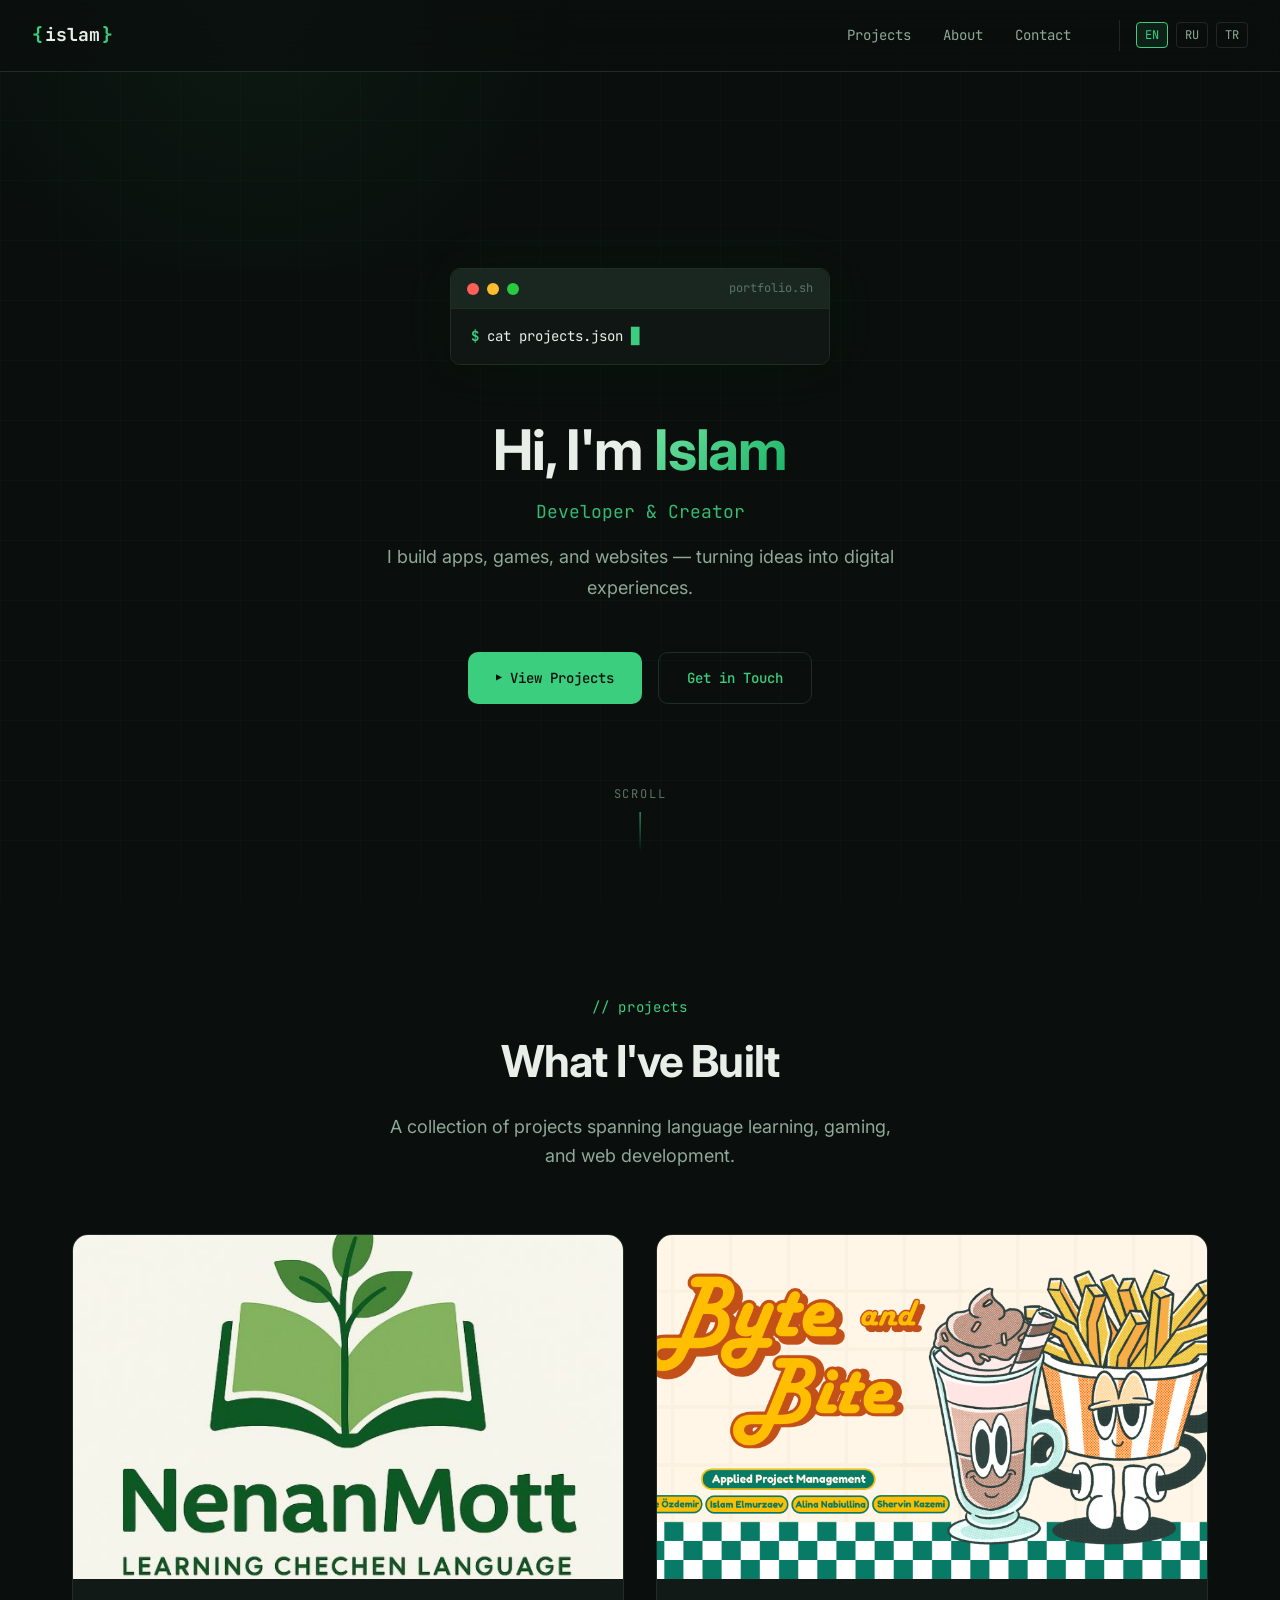
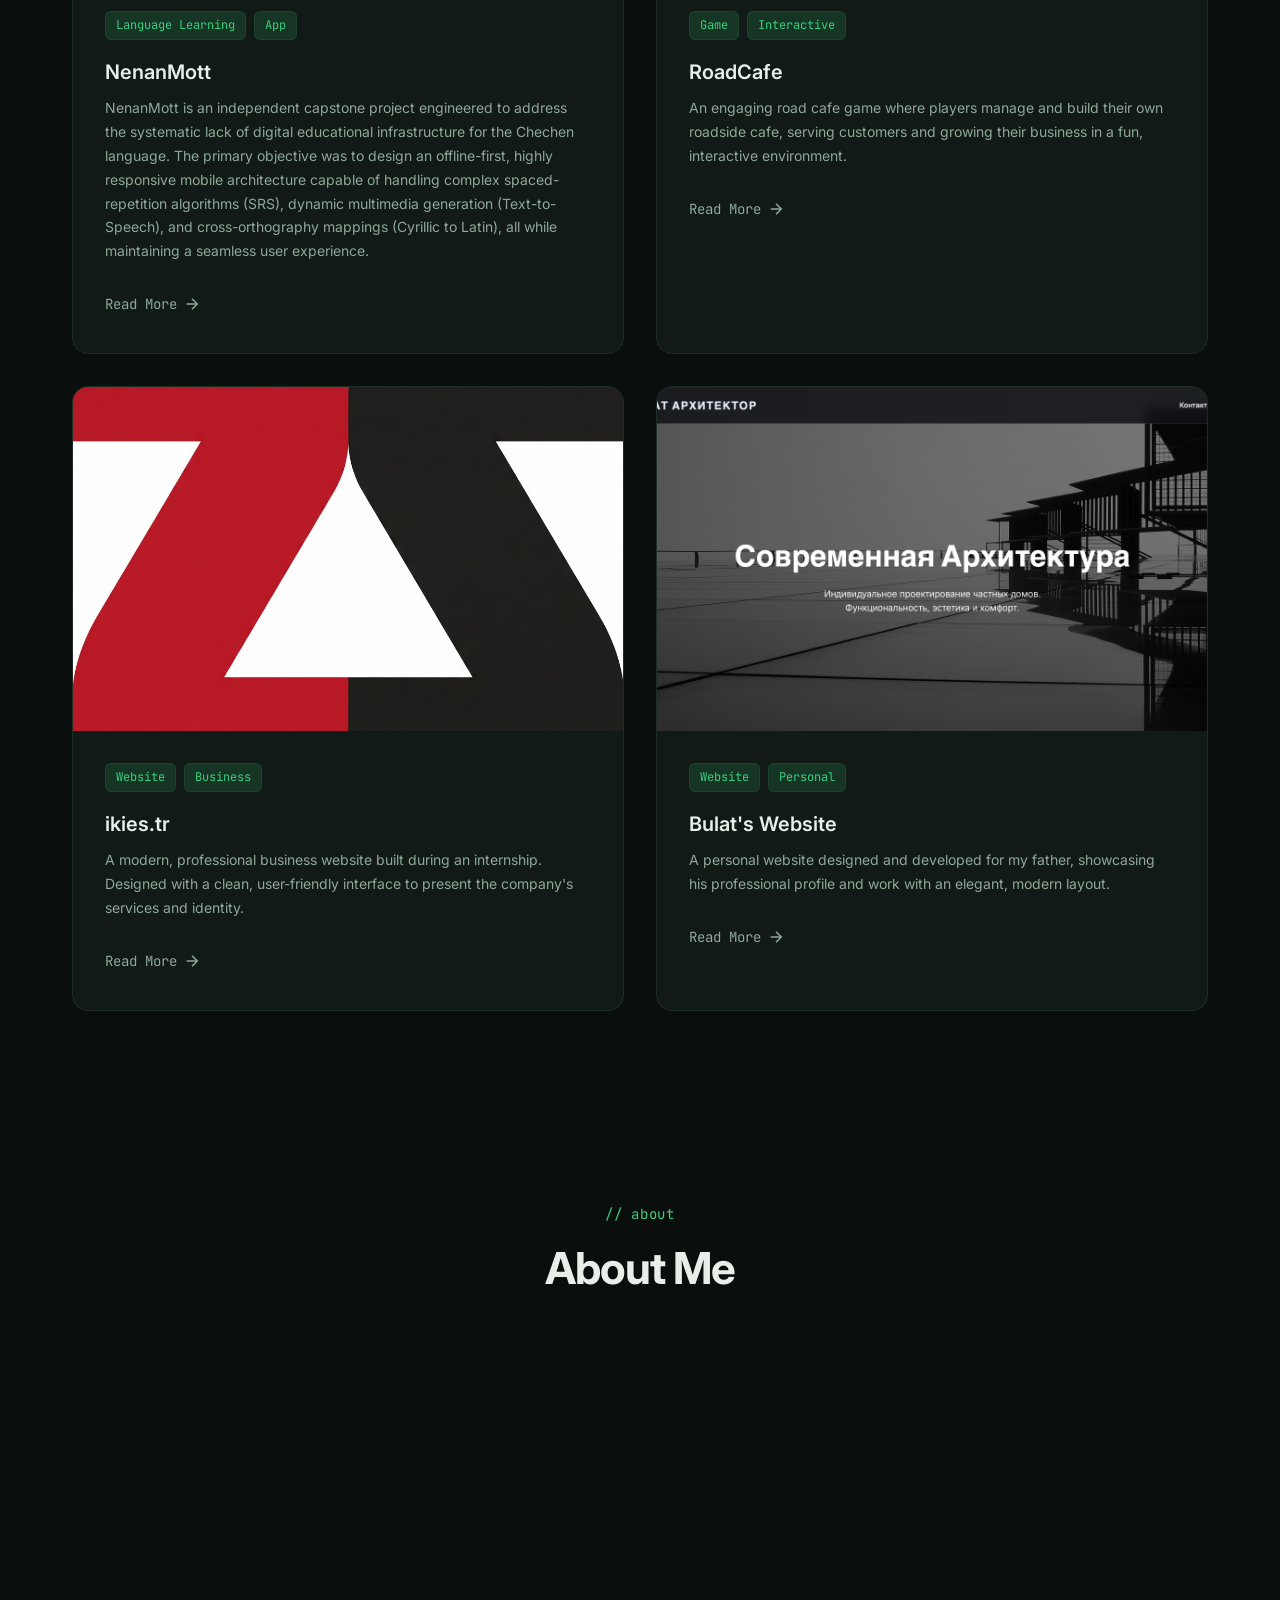
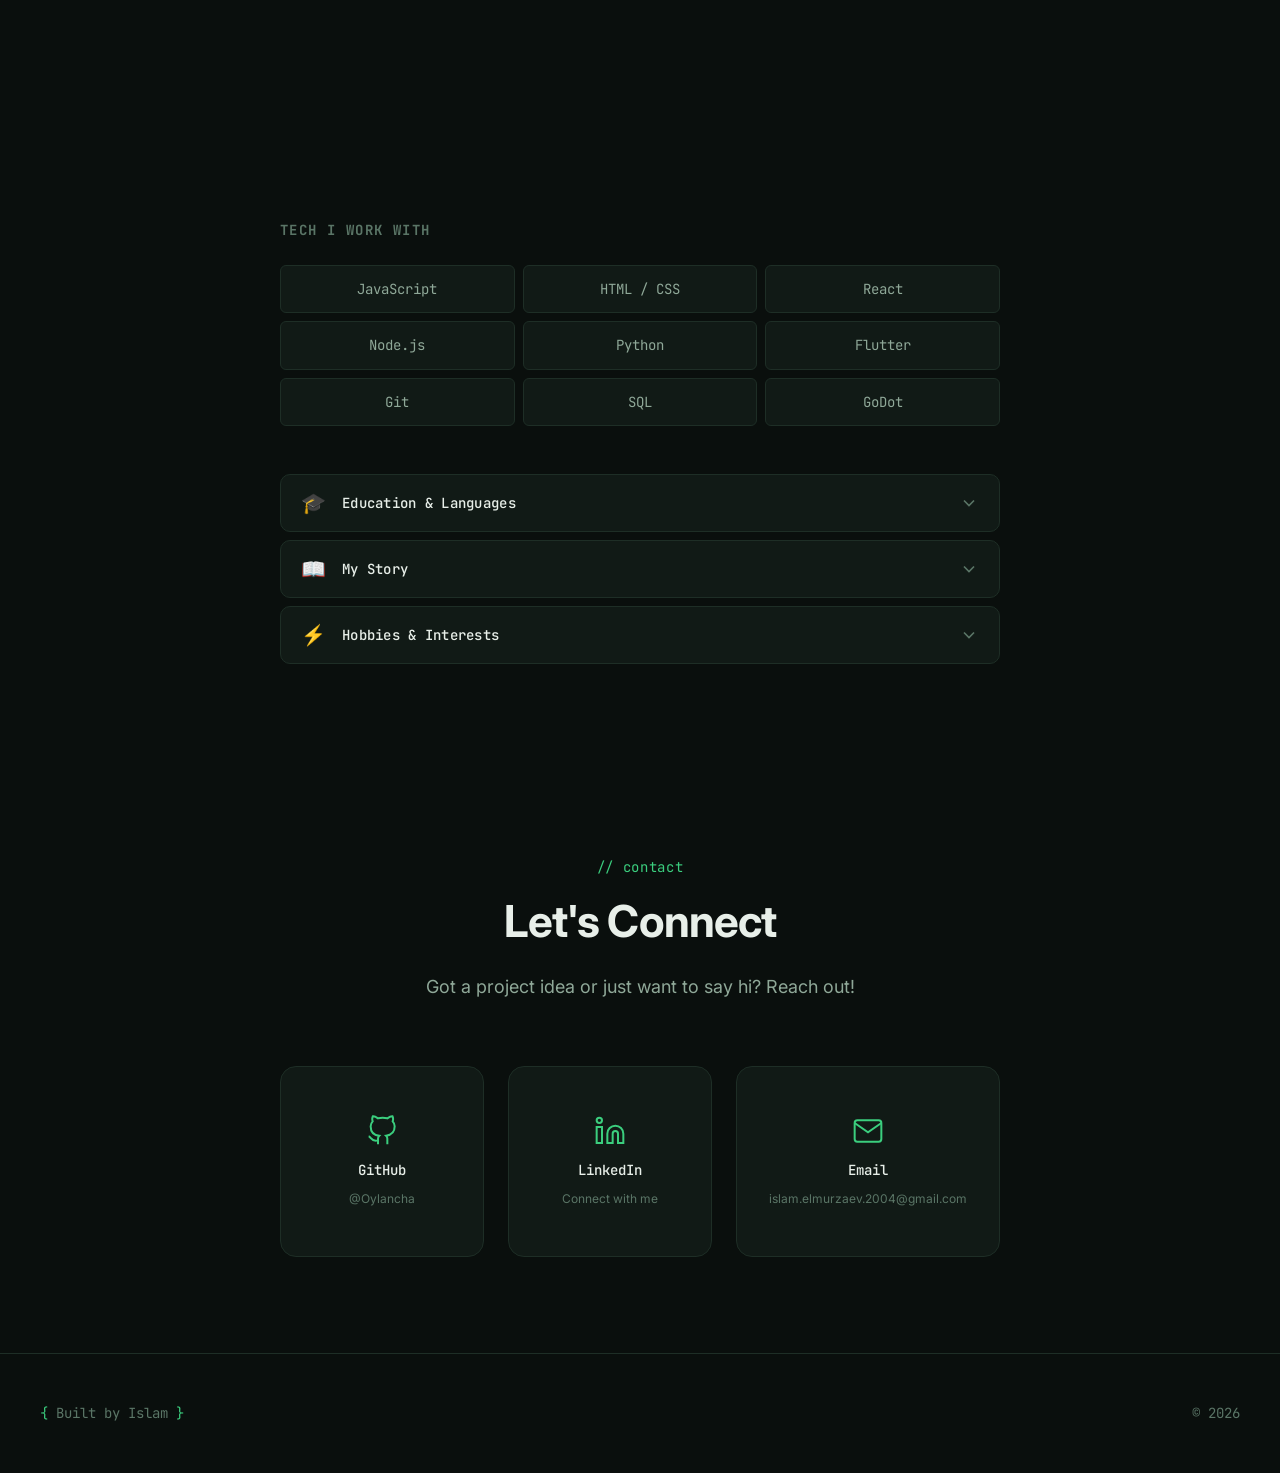
==== commit ee42d387: "Added project pages" ====
--- a/index.html
+++ b/index.html
@@ -123,18 +123,13 @@
             through interactive lessons and exercises.
           </p>
           <div class="project-card__links">
-            <a href="https://github.com/Oylancha/NenanMott" class="project-card__link" target="_blank" rel="noopener">
+            <a href="project-nenanmott.html" class="project-card__link">
+              <span data-i18n="proj-read-more">Read More</span>
               <svg width="18" height="18" viewBox="0 0 24 24" fill="none" stroke="currentColor" stroke-width="2">
-                <path
-                  d="M9 19c-5 1.5-5-2.5-7-3m14 6v-3.87a3.37 3.37 0 0 0-.94-2.61c3.14-.35 6.44-1.54 6.44-7A5.44 5.44 0 0 0 20 4.77 5.07 5.07 0 0 0 19.91 1S18.73.65 16 2.48a13.38 13.38 0 0 0-7 0C6.27.65 5.09 1 5.09 1A5.07 5.07 0 0 0 5 4.77a5.44 5.44 0 0 0-1.5 3.78c0 5.42 3.3 6.61 6.44 7A3.37 3.37 0 0 0 9 18.13V22">
-                </path>
+                <line x1="5" y1="12" x2="19" y2="12"></line>
+                <polyline points="12 5 19 12 12 19"></polyline>
               </svg>
-              <span data-i18n="proj-link-source">Source</span>
             </a>
-            <!-- <a href="#" class="project-card__link" target="_blank" rel="noopener">
-              <svg width="18" height="18" viewBox="0 0 24 24" fill="none" stroke="currentColor" stroke-width="2"><path d="M18 13v6a2 2 0 0 1-2 2H5a2 2 0 0 1-2-2V8a2 2 0 0 1 2-2h6"></path><polyline points="15 3 21 3 21 9"></polyline><line x1="10" y1="14" x2="21" y2="3"></line></svg>
-              Live Demo
-            </a> -->
           </div>
         </div>
       </article>
@@ -156,13 +151,12 @@
             growing their business in a fun, interactive environment.
           </p>
           <div class="project-card__links">
-            <a href="https://github.com/Emreadam1/road_cafe" class="project-card__link" target="_blank" rel="noopener">
+            <a href="project-roadcafe.html" class="project-card__link">
+              <span data-i18n="proj-read-more">Read More</span>
               <svg width="18" height="18" viewBox="0 0 24 24" fill="none" stroke="currentColor" stroke-width="2">
-                <path
-                  d="M9 19c-5 1.5-5-2.5-7-3m14 6v-3.87a3.37 3.37 0 0 0-.94-2.61c3.14-.35 6.44-1.54 6.44-7A5.44 5.44 0 0 0 20 4.77 5.07 5.07 0 0 0 19.91 1S18.73.65 16 2.48a13.38 13.38 0 0 0-7 0C6.27.65 5.09 1 5.09 1A5.07 5.07 0 0 0 5 4.77a5.44 5.44 0 0 0-1.5 3.78c0 5.42 3.3 6.61 6.44 7A3.37 3.37 0 0 0 9 18.13V22">
-                </path>
+                <line x1="5" y1="12" x2="19" y2="12"></line>
+                <polyline points="12 5 19 12 12 19"></polyline>
               </svg>
-              <span data-i18n="proj-link-source">Source</span>
             </a>
           </div>
         </div>
@@ -186,13 +180,12 @@
             interface to present the company's services and identity.
           </p>
           <div class="project-card__links">
-            <a href="https://ikies.tr" class="project-card__link" target="_blank" rel="noopener">
+            <a href="project-ikies.html" class="project-card__link">
+              <span data-i18n="proj-read-more">Read More</span>
               <svg width="18" height="18" viewBox="0 0 24 24" fill="none" stroke="currentColor" stroke-width="2">
-                <path d="M18 13v6a2 2 0 0 1-2 2H5a2 2 0 0 1-2-2V8a2 2 0 0 1 2-2h6"></path>
-                <polyline points="15 3 21 3 21 9"></polyline>
-                <line x1="10" y1="14" x2="21" y2="3"></line>
+                <line x1="5" y1="12" x2="19" y2="12"></line>
+                <polyline points="12 5 19 12 12 19"></polyline>
               </svg>
-              <span data-i18n="proj-link-live">Live Site</span>
             </a>
           </div>
         </div>
@@ -216,13 +209,12 @@
             an elegant, modern layout.
           </p>
           <div class="project-card__links">
-            <a href="https://oylancha.github.io" class="project-card__link" target="_blank" rel="noopener">
+            <a href="project-bulat.html" class="project-card__link">
+              <span data-i18n="proj-read-more">Read More</span>
               <svg width="18" height="18" viewBox="0 0 24 24" fill="none" stroke="currentColor" stroke-width="2">
-                <path
-                  d="M9 19c-5 1.5-5-2.5-7-3m14 6v-3.87a3.37 3.37 0 0 0-.94-2.61c3.14-.35 6.44-1.54 6.44-7A5.44 5.44 0 0 0 20 4.77 5.07 5.07 0 0 0 19.91 1S18.73.65 16 2.48a13.38 13.38 0 0 0-7 0C6.27.65 5.09 1 5.09 1A5.07 5.07 0 0 0 5 4.77a5.44 5.44 0 0 0-1.5 3.78c0 5.42 3.3 6.61 6.44 7A3.37 3.37 0 0 0 9 18.13V22">
-                </path>
+                <line x1="5" y1="12" x2="19" y2="12"></line>
+                <polyline points="12 5 19 12 12 19"></polyline>
               </svg>
-              <span data-i18n="proj-link-source">Source</span>
             </a>
           </div>
         </div>
--- a/style.css
+++ b/style.css
@@ -1084,6 +1084,116 @@
 
 
 /* ============================================
+   PROJECT PAGE SPECIFIC STYLES
+   ============================================ */
+.project-page {
+  padding-top: calc(var(--nav-height) + var(--space-2xl));
+  max-width: 900px;
+  margin: 0 auto;
+  padding-bottom: var(--space-2xl);
+}
+
+.project-header {
+  margin-bottom: var(--space-2xl);
+}
+
+.project-header .btn-back {
+  display: inline-flex;
+  align-items: center;
+  gap: 8px;
+  color: var(--c-text-secondary);
+  text-decoration: none;
+  font-family: var(--ff-mono);
+  font-size: var(--fs-sm);
+  margin-bottom: var(--space-xl);
+  transition: color var(--transition-fast);
+}
+
+.project-header .btn-back:hover {
+  color: var(--c-accent);
+}
+
+.project-header__title {
+  font-size: var(--fs-4xl);
+  font-weight: var(--fw-bold);
+  color: var(--c-text-primary);
+  margin-bottom: var(--space-md);
+  letter-spacing: -0.03em;
+}
+
+.project-header__tags {
+  display: flex;
+  gap: 10px;
+  flex-wrap: wrap;
+  margin-bottom: var(--space-xl);
+}
+
+.project-hero-media {
+  width: 100%;
+  border-radius: var(--radius-lg);
+  overflow: hidden;
+  border: 1px solid var(--c-border);
+  background: var(--c-bg-card);
+  margin-bottom: var(--space-2xl);
+}
+
+.project-hero-media img,
+.project-hero-media video {
+  width: 100%;
+  height: auto;
+  display: block;
+}
+
+.project-section {
+  margin-bottom: var(--space-2xl);
+}
+
+.project-section__title {
+  font-family: var(--ff-mono);
+  font-size: var(--fs-lg);
+  color: var(--c-accent);
+  margin-bottom: var(--space-md);
+  text-transform: uppercase;
+  letter-spacing: 0.05em;
+}
+
+.project-section p {
+  color: var(--c-text-secondary);
+  font-size: var(--fs-base);
+  line-height: 1.8;
+  margin-bottom: var(--space-md);
+}
+
+.project-features-list {
+  list-style: none;
+  padding: 0;
+  margin: 0;
+}
+
+.project-features-list li {
+  position: relative;
+  padding-left: 24px;
+  margin-bottom: 12px;
+  color: var(--c-text-secondary);
+  line-height: 1.6;
+}
+
+.project-features-list li::before {
+  content: '▹';
+  position: absolute;
+  left: 0;
+  color: var(--c-accent);
+  font-family: var(--ff-mono);
+}
+
+.project-links {
+  display: flex;
+  gap: var(--space-md);
+  margin-top: var(--space-xl);
+}
+
+
+/* ============================================
    RESPONSIVE
    ============================================ */
 @media (max-width: 900px) {
